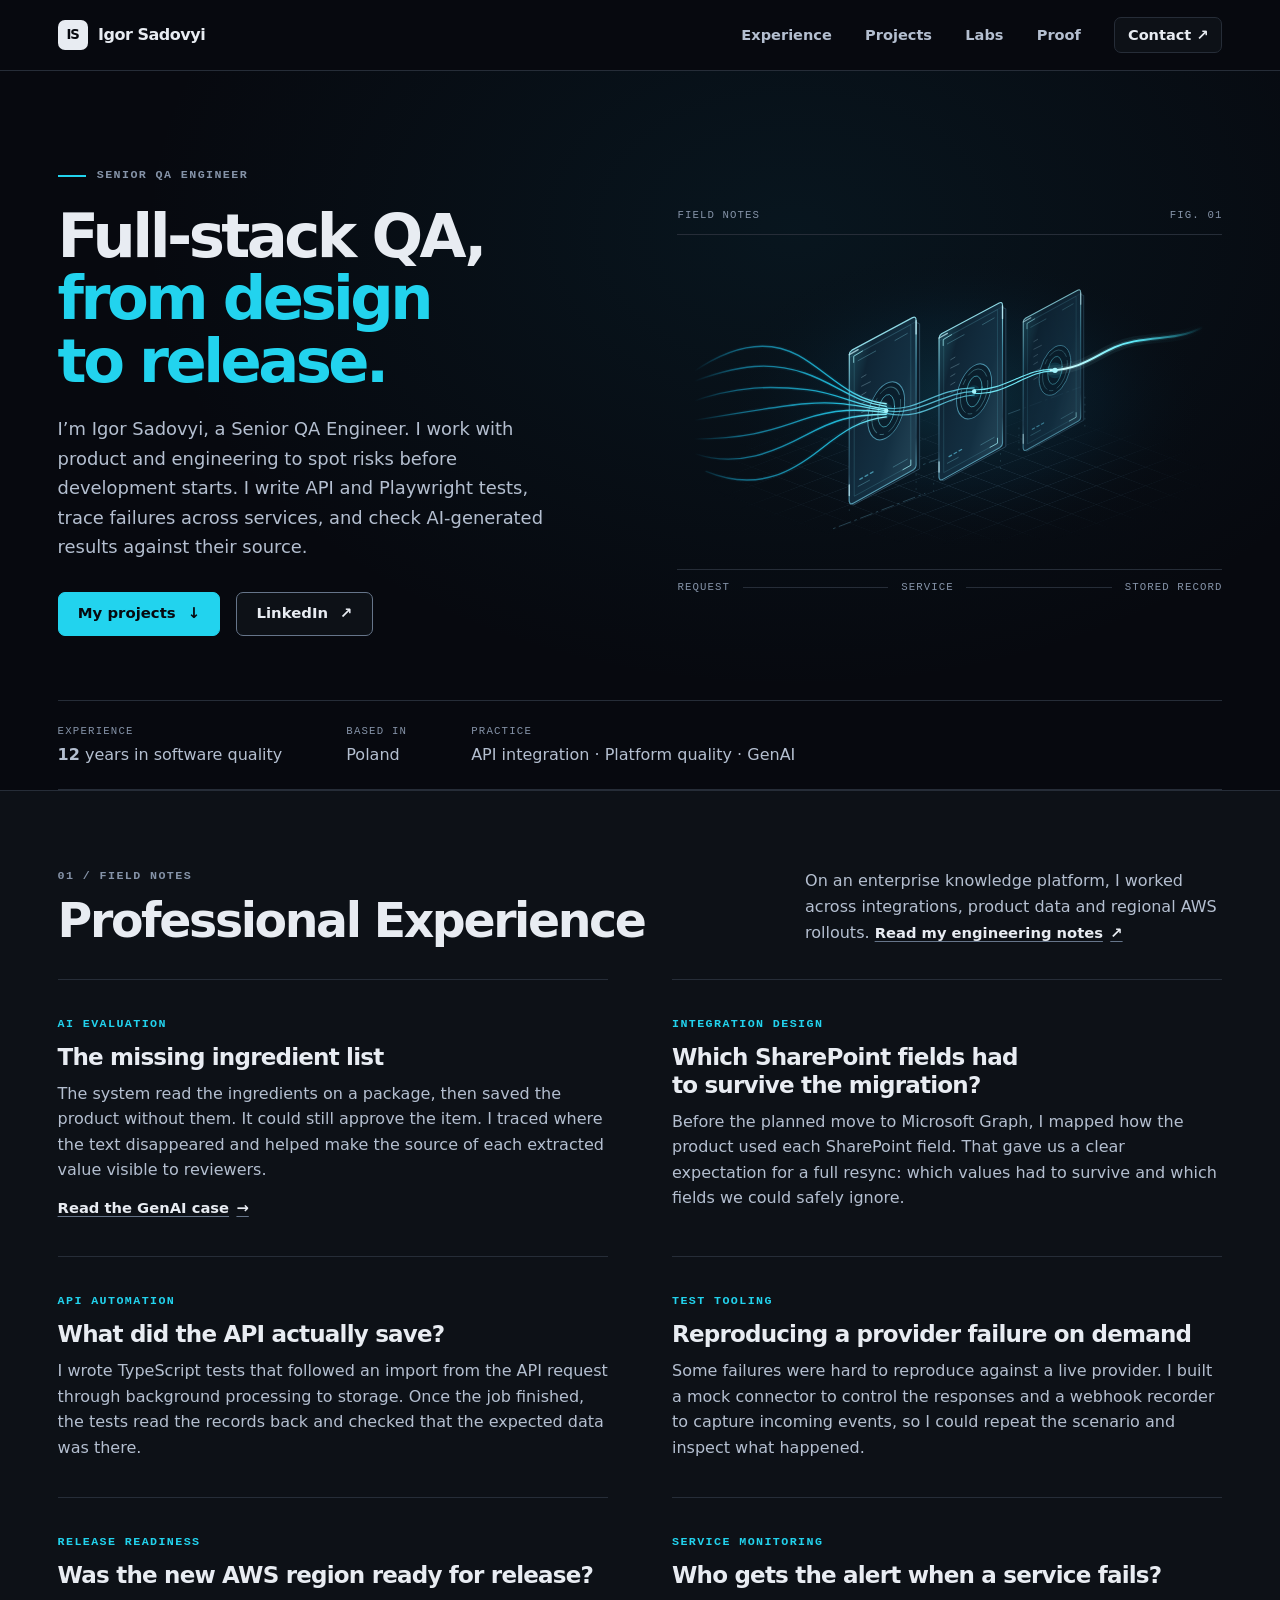
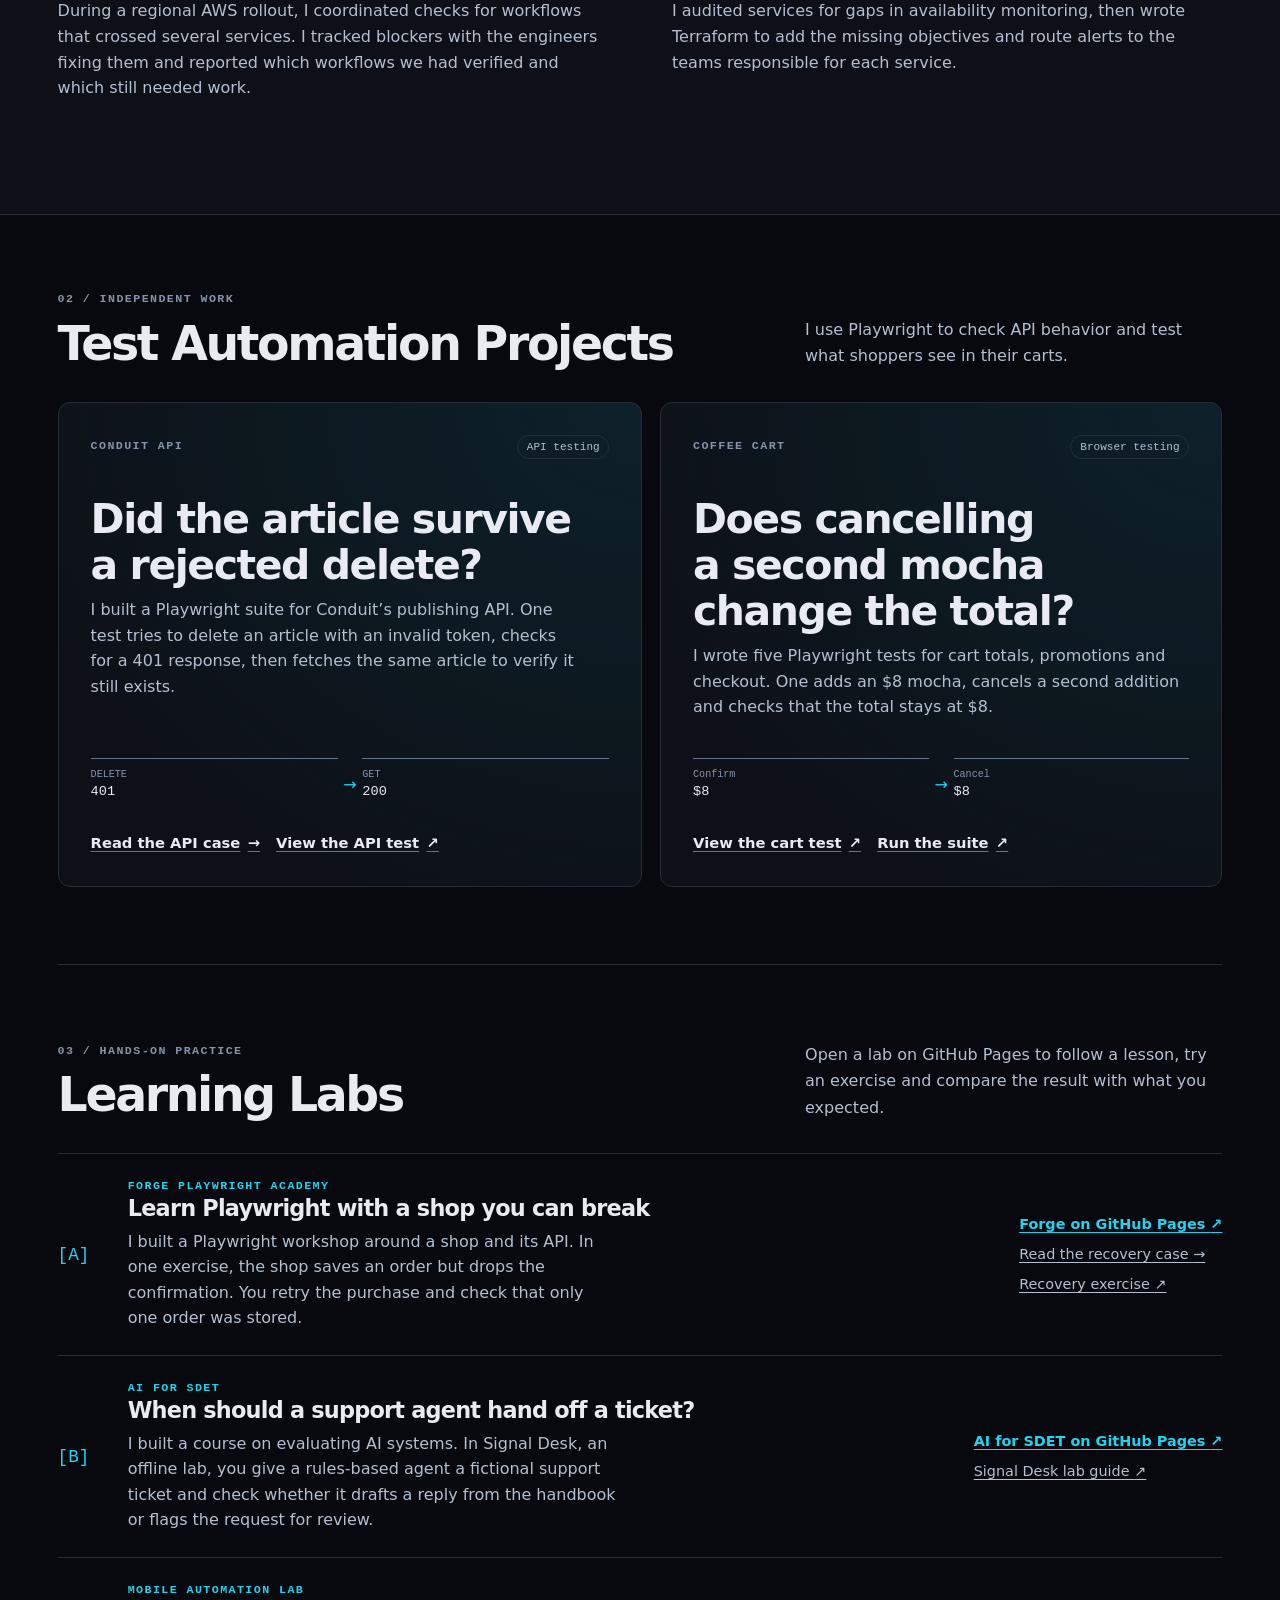
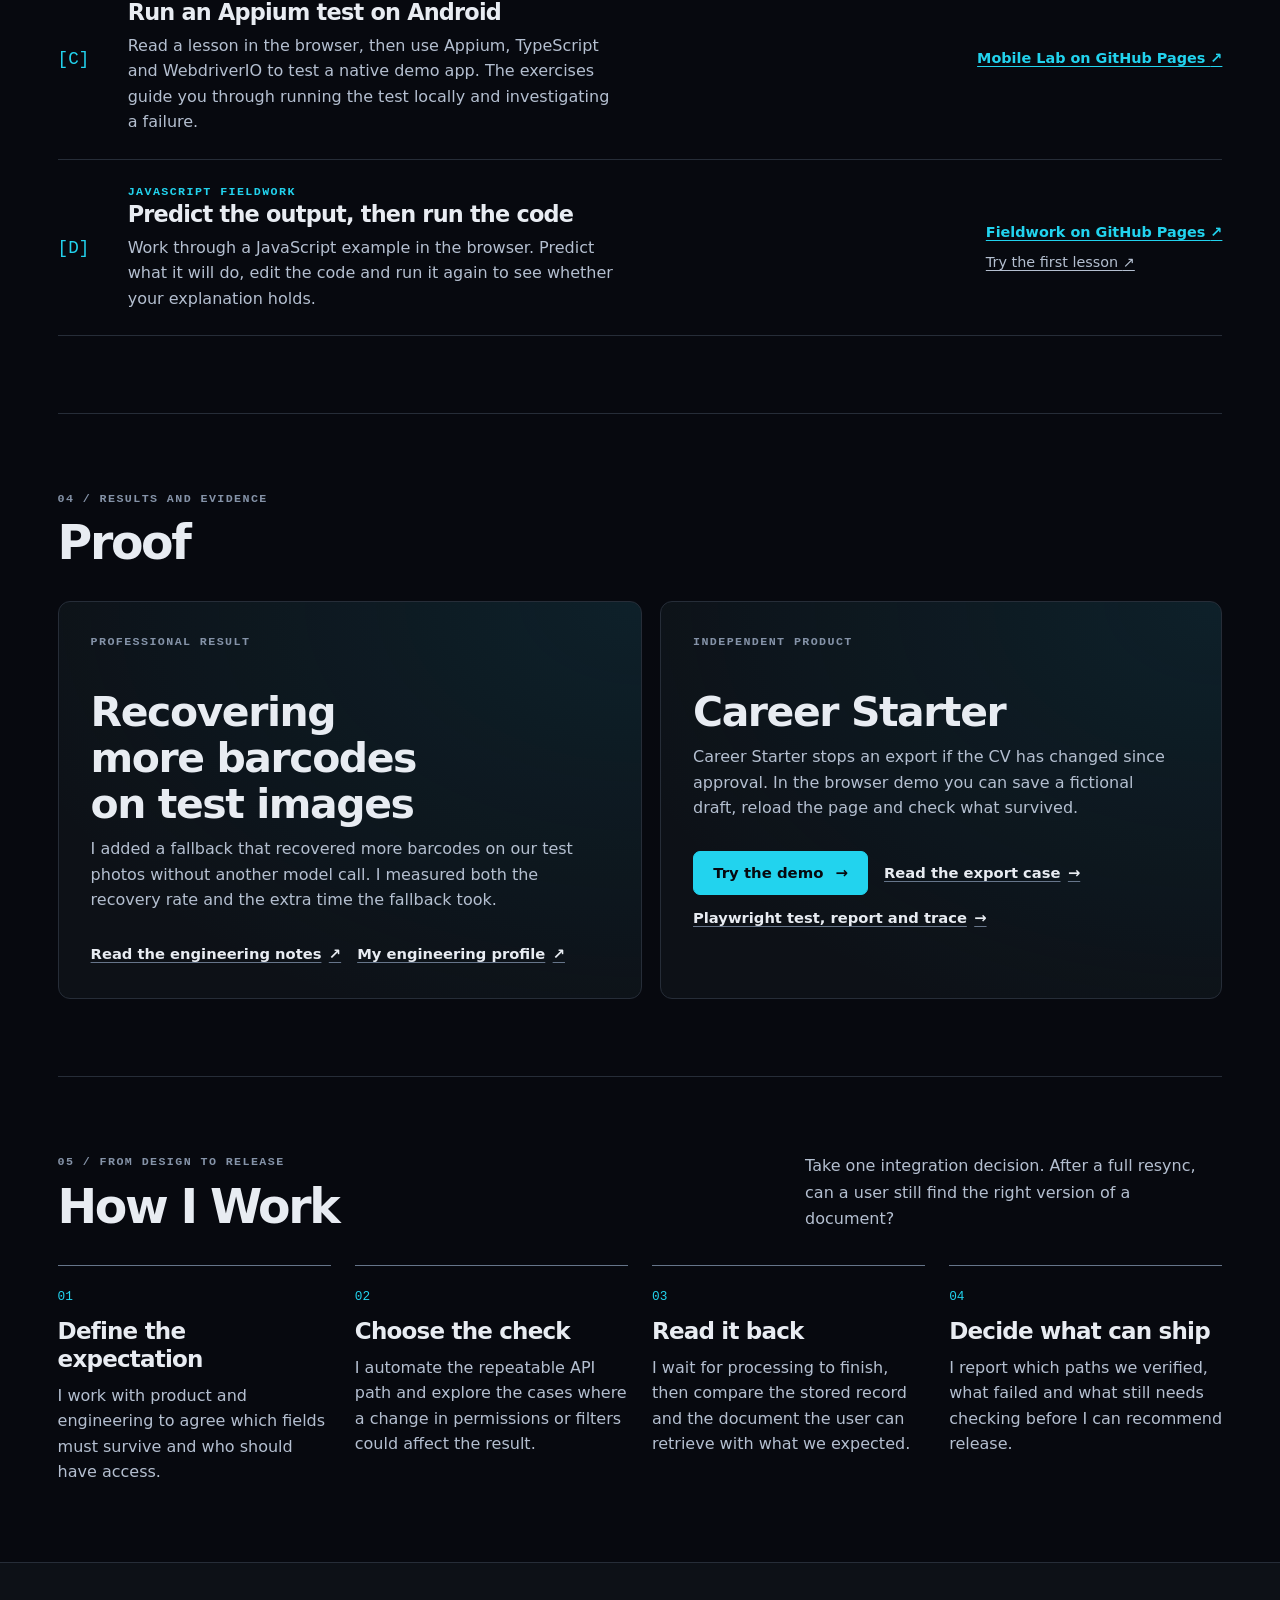
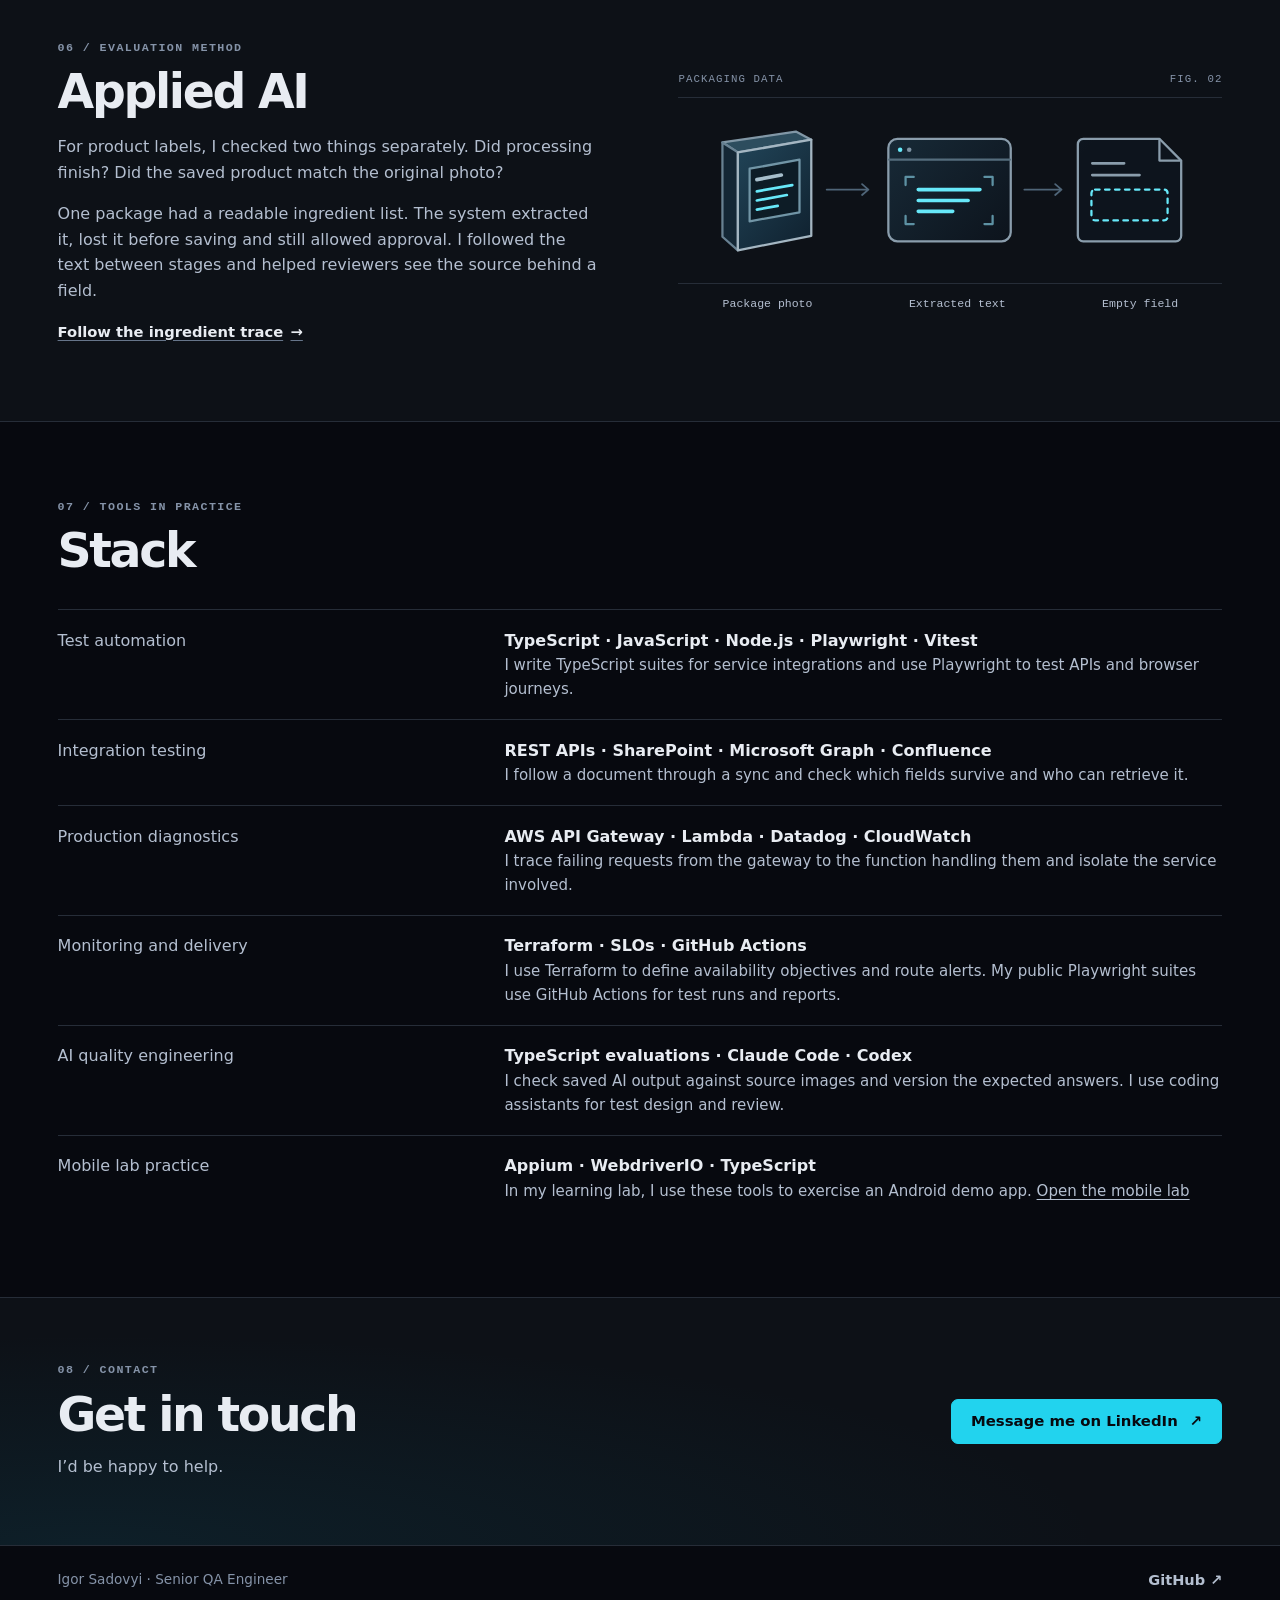
==== index.html @ a40f342d "Publish the QA portfolio and Career Starter test evidence" ====
<!doctype html>
<html lang="en">
<head>
  <meta charset="utf-8">
  <meta name="viewport" content="width=device-width, initial-scale=1">
  <meta name="theme-color" content="#07090f">
  <meta name="description" content="Igor Sadovyi, Senior QA Engineer in Poland. Explore engineering cases on service integrations, data integrity, API authorization and GenAI evaluation.">
  <meta property="og:title" content="Igor Sadovyi · Senior QA Engineer">
  <meta property="og:description" content="Igor Sadovyi’s professional experience, public automation suites and hands-on learning labs.">
  <title>Igor Sadovyi · Senior QA Engineer</title>
  <link rel="icon" href="./icon.svg" type="image/svg+xml">
  <link rel="stylesheet" href="./styles.css">
  <link rel="stylesheet" href="./home.css">
</head>
<body>
  <a class="skip-link" href="#main">Skip to content</a>
  <header class="site-header"><div class="container navbar">
    <a class="wordmark" href="./" aria-label="Igor Sadovyi — home"><span class="monogram" aria-hidden="true">IS</span><span>Igor Sadovyi</span></a>
    <nav class="nav-links" aria-label="Main navigation">
      <a href="#experience">Experience</a><a href="#projects">Projects</a><a href="#labs">Labs</a><a href="#proof">Proof</a>
      <a class="contact-nav" href="#contact">Contact <span aria-hidden="true">↗</span></a>
    </nav>
  </div></header>

  <main id="main">
    <section class="intro" aria-labelledby="intro-title">
      <div class="container">
        <div class="intro-grid">
          <div class="intro-copy">
            <p class="eyebrow"><span class="role-line" aria-hidden="true"></span> Senior QA Engineer</p>
            <h1 id="intro-title">Full-stack QA, <em>from design to release.</em></h1>
            <p class="intro-lede">I’m Igor Sadovyi, a Senior QA Engineer. I work with product and engineering to spot risks before development starts. I write API and Playwright tests, trace failures across services, and check AI-generated results against their source.</p>
            <div class="actions"><a class="button" href="#projects">My projects <span aria-hidden="true">↓</span></a><a class="button secondary" href="https://www.linkedin.com/in/igorsadovyi/">LinkedIn <span aria-hidden="true">↗</span></a></div>
          </div>
          <figure class="signal-figure">
            <div class="figure-meta"><span>Field notes</span><span>Fig. 01</span></div>
            <img src="./assets/signal-path.svg" alt="" width="620" height="380">
            <figcaption><span>Request</span><i aria-hidden="true"></i><span>Service</span><i aria-hidden="true"></i><span>Stored record</span></figcaption>
          </figure>
        </div>
        <dl class="profile-facts">
          <div><dt>Experience</dt><dd><b>12</b> years in software quality</dd></div>
          <div><dt>Based in</dt><dd>Poland</dd></div>
          <div><dt>Practice</dt><dd>API integration · Platform quality · GenAI</dd></div>
        </dl>
      </div>
    </section>

    <section id="experience" class="experience-band" aria-labelledby="experience-title">
      <div class="chapter container">
        <div class="section-intro">
          <div><p class="eyebrow">01 / Field notes</p><h2 id="experience-title">Professional Experience</h2></div>
          <p>On an enterprise knowledge platform, I worked across integrations, product data and regional AWS rollouts. <a class="text-link" href="https://github.com/i5adovyi/i5adovyi/blob/4b219522387d248d7bf6a20ca54f4336b1a905b6/README.md#engineering-work">Read my engineering notes <span aria-hidden="true">↗</span></a></p>
        </div>
        <div class="experience-grid">
          <!-- preview:sync -->
          <article class="experience-card">
            <p class="eyebrow">AI evaluation</p>
            <h3>The missing ingredient list</h3>
            <p>The system read the ingredients on a package, then saved the product without them. It could still approve the item. I traced where the text disappeared and helped make the source of each extracted value visible to reviewers.</p>
            <a class="text-link" href="./experience/genai-product-labels/">Read the GenAI case <span aria-hidden="true">→</span></a>
          </article>
          <article class="experience-card">
            <p class="eyebrow">Integration design</p>
            <h3>Which SharePoint fields had to survive the migration?</h3>
            <p>Before the planned move to Microsoft Graph, I mapped how the product used each SharePoint field. That gave us a clear expectation for a full resync: which values had to survive and which fields we could safely ignore.</p>
          </article>
          <article class="experience-card">
            <p class="eyebrow">API automation</p>
            <h3>What did the API actually save?</h3>
            <p>I wrote TypeScript tests that followed an import from the API request through background processing to storage. Once the job finished, the tests read the records back and checked that the expected data was there.</p>
          </article>
          <article class="experience-card">
            <p class="eyebrow">Test tooling</p>
            <h3>Reproducing a provider failure on demand</h3>
            <p>Some failures were hard to reproduce against a live provider. I built a mock connector to control the responses and a webhook recorder to capture incoming events, so I could repeat the scenario and inspect what happened.</p>
          </article>
          <!-- preview:recovery -->
          <article class="experience-card">
            <p class="eyebrow">Release readiness</p>
            <h3>Was the new AWS region ready for release?</h3>
            <p>During a regional AWS rollout, I coordinated checks for workflows that crossed several services. I tracked blockers with the engineers fixing them and reported which workflows we had verified and which still needed work.</p>
          </article>
          <article class="experience-card">
            <p class="eyebrow">Service monitoring</p>
            <h3>Who gets the alert when a service fails?</h3>
            <p>I audited services for gaps in availability monitoring, then wrote Terraform to add the missing objectives and route alerts to the teams responsible for each service.</p>
          </article>
        </div>
      </div>
    </section>
    <section id="projects" class="chapter container" aria-labelledby="projects-title">
      <div class="section-intro">
        <div><p class="eyebrow">02 / Independent work</p><h2 id="projects-title">Test Automation Projects</h2></div>
        <p>I use Playwright to check API behavior and test what shoppers see in their carts.</p>
      </div>
      <div class="work-shelf">
        <article class="lead-case">
          <div class="featured-top"><p class="eyebrow">Conduit API</p><span class="tag">API testing</span></div>
          <h3>Did the article survive a rejected delete?</h3>
          <p>I built a Playwright suite for Conduit’s publishing API. One test tries to delete an article with an invalid token, checks for a 401 response, then fetches the same article to verify it still exists.</p>
          <div class="order-sequence" aria-hidden="true"><span><b>DELETE</b>401</span><i>→</i><span><b>GET</b>200</span></div>
          <div class="case-actions">
            <a class="text-link" href="./work/conduit/">Read the API case <span aria-hidden="true">→</span></a>
            <a class="text-link" href="https://github.com/i5adovyi/qa-dojo-conduit-api-ta/blob/378f676a763f32da223b1d1f01122d8aefcd7490/tests/api/article/delete-article.spec.ts#L18-L31">View the API test <span aria-hidden="true">↗</span></a>
          </div>
        </article>
        <article class="lead-case">
          <div class="featured-top"><p class="eyebrow">Coffee Cart</p><span class="tag">Browser testing</span></div>
          <h3>Does cancelling a second mocha change the total?</h3>
          <p>I wrote five Playwright tests for cart totals, promotions and checkout. One adds an $8 mocha, cancels a second addition and checks that the total stays at $8.</p>
          <div class="order-sequence" aria-hidden="true"><span><b>Confirm</b>$8</span><i>→</i><span><b>Cancel</b>$8</span></div>
          <div class="case-actions">
            <a class="text-link" href="https://github.com/i5adovyi/coffee-cart-playwright/blob/99f8c52b6ef824f89a2a1c4dc01f721940648fe6/coffee-shop-tests/order-coffe.spec.ts#L74-L84">View the cart test <span aria-hidden="true">↗</span></a>
            <a class="text-link" href="https://github.com/i5adovyi/coffee-cart-playwright/blob/main/README.md">Run the suite <span aria-hidden="true">↗</span></a>
          </div>
        </article>
        <!-- preview:projects -->
      </div>
    </section>

    <section id="labs" class="chapter container" aria-labelledby="labs-title">
      <div class="section-intro">
        <div><p class="eyebrow">03 / Hands-on practice</p><h2 id="labs-title">Learning Labs</h2></div>
        <p>Open a lab on GitHub Pages to follow a lesson, try an exercise and compare the result with what you expected.</p>
      </div>
      <div class="lab-list">
        <article>
          <span class="lab-mark" aria-hidden="true">[A]</span>
          <div>
            <p class="eyebrow">Forge Playwright Academy</p>
            <h3>Learn Playwright with a shop you can break</h3>
            <p>I built a Playwright workshop around a shop and its API. In one exercise, the shop saves an order but drops the confirmation. You retry the purchase and check that only one order was stored.</p>
          </div>
          <div class="lab-actions">
            <a href="https://i5adovyi.github.io/forge-playwright-academy/">Forge on GitHub Pages <span aria-hidden="true">↗</span></a>
            <a href="./work/forge/">Read the recovery case <span aria-hidden="true">→</span></a>
            <a href="https://github.com/i5adovyi/forge-playwright-academy/blob/e29b7710b85b95d3681d2f74bfbb104f15cc41e1/workplace/recovery/worked.spec.ts#L5-L43">Recovery exercise <span aria-hidden="true">↗</span></a>
          </div>
        </article>
        <article>
          <span class="lab-mark" aria-hidden="true">[B]</span>
          <div>
            <p class="eyebrow">AI for SDET</p>
            <h3>When should a support agent hand off a ticket?</h3>
            <p>I built a course on evaluating AI systems. In Signal Desk, an offline lab, you give a rules-based agent a fictional support ticket and check whether it drafts a reply from the handbook or flags the request for review.</p>
          </div>
          <div class="lab-actions">
            <a href="https://i5adovyi.github.io/is-qa-ai-edu/#start">AI for SDET on GitHub Pages <span aria-hidden="true">↗</span></a>
            <a href="https://github.com/i5adovyi/is-qa-ai-edu/blob/35af67d4682fe1bd1255984eb2c42f1467c83791/lab/README.md">Signal Desk lab guide <span aria-hidden="true">↗</span></a>
          </div>
        </article>
        <article>
          <span class="lab-mark" aria-hidden="true">[C]</span>
          <div>
            <p class="eyebrow">Mobile Automation Lab</p>
            <h3>Run an Appium test on Android</h3>
            <p>Read a lesson in the browser, then use Appium, TypeScript and WebdriverIO to test a native demo app. The exercises guide you through running the test locally and investigating a failure.</p>
          </div>
          <div class="lab-actions">
            <a href="https://i5adovyi.github.io/is-qa-appium/">Mobile Lab on GitHub Pages <span aria-hidden="true">↗</span></a>
          </div>
        </article>
        <article>
          <span class="lab-mark" aria-hidden="true">[D]</span>
          <div>
            <p class="eyebrow">JavaScript Fieldwork</p>
            <h3>Predict the output, then run the code</h3>
            <p>Work through a JavaScript example in the browser. Predict what it will do, edit the code and run it again to see whether your explanation holds.</p>
          </div>
          <div class="lab-actions">
            <a href="https://i5adovyi.github.io/javascript-fieldwork/">Fieldwork on GitHub Pages <span aria-hidden="true">↗</span></a>
            <a href="https://i5adovyi.github.io/javascript-fieldwork/#/lesson/lesson-01">Try the first lesson <span aria-hidden="true">↗</span></a>
          </div>
        </article>
      </div>
    </section>

    <section id="proof" class="chapter container" aria-labelledby="proof-title">
      <div class="section-intro">
        <div><p class="eyebrow">04 / Results and evidence</p><h2 id="proof-title">Proof</h2></div>
      </div>
      <div class="work-shelf">
        <article class="lead-case">
          <p class="eyebrow">Professional result</p>
          <h3>Recovering more barcodes on test images</h3>
          <p>I added a fallback that recovered more barcodes on our test photos without another model call. I measured both the recovery rate and the extra time the fallback took.</p>
          <div class="actions">
            <a class="text-link" href="https://github.com/i5adovyi/i5adovyi/blob/4b219522387d248d7bf6a20ca54f4336b1a905b6/README.md#ai-quality-and-product-engineering">Read the engineering notes <span aria-hidden="true">↗</span></a>
            <a class="text-link" href="https://github.com/i5adovyi/i5adovyi/blob/main/README.md">My engineering profile <span aria-hidden="true">↗</span></a>
          </div>
        </article>
        <article class="lead-case">
          <p class="eyebrow">Independent product</p>
          <h3>Career Starter</h3>
          <p>Career Starter stops an export if the CV has changed since approval. In the browser demo you can save a fictional draft, reload the page and check what survived.</p>
          <div class="actions">
            <a class="button" href="./career-starter/">Try the demo <span aria-hidden="true">→</span></a>
            <a class="text-link" href="./work/career-starter/">Read the export case <span aria-hidden="true">→</span></a>
            <a class="text-link" href="./evidence/">Playwright test, report and trace <span aria-hidden="true">→</span></a>
          </div>
        </article>
      </div>
    </section>

    <section id="approach" class="chapter container" aria-labelledby="approach-title">
      <div class="section-intro">
        <div><p class="eyebrow">05 / From design to release</p><h2 id="approach-title">How I Work</h2></div>
        <p>Take one integration decision. After a full resync, can a user still find the right version of a document?</p>
      </div>
      <ol class="process-list">
        <li><h3>Define the expectation</h3><p>I work with product and engineering to agree which fields must survive and who should have access.</p></li>
        <li><h3>Choose the check</h3><p>I automate the repeatable API path and explore the cases where a change in permissions or filters could affect the result.</p></li>
        <li><h3>Read it back</h3><p>I wait for processing to finish, then compare the stored record and the document the user can retrieve with what we expected.</p></li>
        <li><h3>Decide what can ship</h3><p>I report which paths we verified, what failed and what still needs checking before I can recommend release.</p></li>
      </ol>
    </section>

    <section id="applied-ai" class="ai-band" aria-labelledby="ai-title">
      <div class="chapter container ai-layout">
        <div class="ai-copy">
          <p class="eyebrow">06 / Evaluation method</p><h2 id="ai-title">Applied AI</h2>
          <p>For product labels, I checked two things separately. Did processing finish? Did the saved product match the original photo?</p>
          <p>One package had a readable ingredient list. The system extracted it, lost it before saving and still allowed approval. I followed the text between stages and helped reviewers see the source behind a field.</p>
          <a class="text-link" href="./experience/genai-product-labels/">Follow the ingredient trace <span aria-hidden="true">→</span></a>
        </div>
        <figure class="ai-trace">
          <div class="figure-meta"><span>Packaging data</span><span>Fig. 02</span></div>
          <img src="./assets/ingredient-trace.svg" alt="" width="600" height="204">
          <figcaption><span>Package photo</span><span>Extracted text</span><span>Empty field</span></figcaption>
        </figure>
      </div>
    </section>

    <section id="stack" class="chapter container" aria-labelledby="stack-title">
      <div class="section-intro">
        <div><p class="eyebrow">07 / Tools in practice</p><h2 id="stack-title">Stack</h2></div>
      </div>
      <dl class="stack-list">
        <div><dt>Test automation</dt><dd><strong>TypeScript · JavaScript · Node.js · Playwright · Vitest</strong><p>I write TypeScript suites for service integrations and use Playwright to test APIs and browser journeys.</p></dd></div>
        <div><dt>Integration testing</dt><dd><strong>REST APIs · SharePoint · Microsoft Graph · Confluence</strong><p>I follow a document through a sync and check which fields survive and who can retrieve it.</p></dd></div>
        <!-- preview:cv-stack -->
        <div><dt>Production diagnostics</dt><dd><strong>AWS API Gateway · Lambda · Datadog · CloudWatch</strong><p>I trace failing requests from the gateway to the function handling them and isolate the service involved.</p></dd></div>
        <div><dt>Monitoring and delivery</dt><dd><strong>Terraform · SLOs · GitHub Actions</strong><p>I use Terraform to define availability objectives and route alerts. My public Playwright suites use GitHub Actions for test runs and reports.</p></dd></div>
        <div><dt>AI quality engineering</dt><dd><strong>TypeScript evaluations · Claude Code · Codex</strong><p>I check saved AI output against source images and version the expected answers. I use coding assistants for test design and review.</p></dd></div>
        <div><dt>Mobile lab practice</dt><dd><strong>Appium · WebdriverIO · TypeScript</strong><p>In my learning lab, I use these tools to exercise an Android demo app. <a href="https://i5adovyi.github.io/is-qa-appium/">Open the mobile lab</a></p></dd></div>
      </dl>
    </section>

    <section id="contact" class="contact-band"><div class="container contact-inner"><div><p class="eyebrow">08 / Contact</p><h2>Get in touch</h2><p>I’d be happy to help.</p></div><a class="button" href="https://www.linkedin.com/in/igorsadovyi/">Message me on LinkedIn <span aria-hidden="true">↗</span></a></div></section>
  </main>
  <footer class="site-footer"><div class="container"><span>Igor Sadovyi · Senior QA Engineer</span><a href="https://github.com/i5adovyi">GitHub <span aria-hidden="true">↗</span></a></div></footer>
</body>
</html>
---- styles.css ----
:root {
  color-scheme: dark;
  --paper: #07090f;
  --surface: #0d1117;
  --raised: #131a24;
  --ink: #e8ecf2;
  --muted: #b4bfd0;
  --quiet: #8593a8;
  --accent: #22d3ee;
  --accent-hover: #67e8f9;
  --line: #262d38;
  --control-border: #66758a;
  --mono: ui-monospace, "Cascadia Mono", Consolas, monospace;
}
*, *::before, *::after { box-sizing: border-box; }
body { margin: 0; color: var(--ink); background: var(--paper); font: 1rem/1.6 system-ui, "Segoe UI", sans-serif; -webkit-font-smoothing: antialiased; }
a { color: inherit; text-underline-offset: .23em; }
button, input, select { font: inherit; }
:focus-visible { outline: 2px solid var(--accent); outline-offset: 4px; }
::selection { color: var(--paper); background: var(--accent); }
.container { width: min(1184px, calc(100% - clamp(2.25rem, 9vw, 9rem))); margin-inline: auto; }
.skip-link { position: absolute; z-index: 10; top: -6rem; left: 1rem; padding: .7rem 1rem; background: var(--ink); color: var(--paper); }
.skip-link:focus { top: .5rem; }
.site-header { background: var(--paper); border-bottom: 1px solid var(--line); }
.navbar, .site-footer > .container { display: flex; align-items: center; justify-content: space-between; gap: 1rem; }
.navbar { min-height: 70px; }
.wordmark { display: inline-flex; align-items: center; gap: .65rem; font-weight: 700; letter-spacing: -.03em; text-decoration: none; white-space: nowrap; }
.monogram { display: inline-grid; place-items: center; width: 30px; height: 30px; border-radius: 7px; background: var(--ink); color: var(--paper); font: 750 .83rem/1 system-ui, sans-serif; letter-spacing: -.08em; }
.nav-links { display: flex; flex-wrap: wrap; justify-content: flex-end; align-items: center; gap: clamp(.85rem, 2.6vw, 2.3rem); }
.nav-links a, .site-footer a { color: var(--muted); font-size: .91rem; font-weight: 550; text-decoration: none; }
.nav-links a:hover, .site-footer a:hover, .text-link:hover { color: var(--accent-hover); }
.nav-links .contact-nav { padding: .35rem .8rem; border: 1px solid var(--line); border-radius: 7px; color: var(--ink); background: var(--surface); }
.eyebrow { margin: 0; color: var(--quiet); font: 600 .73rem/1.5 var(--mono); letter-spacing: .12em; text-transform: uppercase; }
.button { display: inline-flex; align-items: center; justify-content: center; gap: .75rem; min-height: 44px; padding: .68rem 1.2rem; border: 1px solid var(--accent); border-radius: 7px; color: var(--paper); background: var(--accent); font: 650 .93rem/1.4 system-ui, sans-serif; text-decoration: none; cursor: pointer; }
.button:hover { border-color: var(--accent-hover); background: var(--accent-hover); }
.button.secondary { background: var(--surface); border-color: var(--control-border); color: var(--ink); }
.button.secondary:hover { border-color: var(--accent); background: var(--raised); }
.text-link { display: inline-flex; align-items: baseline; gap: .5em; color: var(--ink); font-weight: 620; font-size: .92rem; text-decoration: underline; text-decoration-color: var(--control-border); }
.site-footer { border-top: 1px solid var(--line); }
.site-footer > .container { flex-wrap: wrap; padding-block: 1.4rem; color: var(--quiet); font-size: .85rem; }
@media (max-width: 580px) {
  .navbar { min-height: 59px; gap: .65rem; }
  .nav-links { gap: .75rem; }
  .nav-links a { font-size: .81rem; }
  .site-footer > .container { gap: .5rem; }
}
@media (max-width: 400px) {
  .wordmark { gap: .35rem; font-size: .86rem; }
  .nav-links { gap: .5rem; }
  .nav-links .contact-nav { padding: .3rem .45rem; }
}
---- home.css ----
.intro { background: radial-gradient(ellipse at 62% 22%, rgb(14 98 125 / .14), transparent 58%); }
.intro-grid { display: grid; grid-template-columns: minmax(0, 1.02fr) minmax(0, 1fr); align-items: center; gap: clamp(1.8rem, 5vw, 5rem); padding-block: clamp(3.8rem, 7.5vw, 7.5rem) clamp(2.5rem, 5vw, 4.75rem); }
.intro-copy .eyebrow { display: flex; align-items: center; gap: .65rem; }
.role-line { width: 1.8rem; height: 2px; background: var(--accent); }
h1, h2, h3 { text-wrap: balance; }
.intro h1 { margin: 1.25rem 0 1.3rem; font-size: clamp(3.1rem, 4.75vw, 4.35rem); line-height: 1.035; letter-spacing: -.058em; font-weight: 650; }
.intro h1 em { display: block; font-style: normal; color: var(--accent); }
.intro-lede, .section-intro > p, .contact-inner p:not(.eyebrow) { margin: 0; color: var(--muted); line-height: 1.65; }
.intro-lede { max-width: 45ch; font-size: clamp(1.05rem, 1.4vw, 1.2rem); }
.actions, .case-actions { display: flex; flex-wrap: wrap; align-items: center; gap: .7rem 1rem; }
.actions { margin-top: 1.85rem; }
.signal-figure { margin: 0; min-width: 0; }
.figure-meta, .signal-figure figcaption { display: flex; align-items: center; font: .67rem/1.4 var(--mono); letter-spacing: .1em; text-transform: uppercase; color: var(--quiet); }
.figure-meta { justify-content: space-between; border-bottom: 1px solid var(--line); padding-bottom: .65rem; }
.signal-figure img { width: 100%; height: auto; display: block; }
.signal-figure figcaption { justify-content: space-between; gap: .8rem; border-top: 1px solid var(--line); padding-top: .65rem; }
.signal-figure figcaption i { flex: 1; border-top: 1px solid var(--line); }
.profile-facts { display: flex; flex-wrap: wrap; gap: 1.1rem clamp(2rem, 5vw, 5rem); margin: 0; padding-block: 1.35rem; border-block: 1px solid var(--line); }
.profile-facts dt { color: var(--quiet); font: .67rem/1.5 var(--mono); letter-spacing: .11em; text-transform: uppercase; }
.profile-facts dd { margin: .18rem 0 0; color: var(--muted); font-weight: 520; }
.profile-facts b { font-variant-numeric: tabular-nums; }
.chapter { padding-block: clamp(3.5rem, 6vw, 5.75rem); scroll-margin-top: 1rem; }
.section-intro { display: flex; align-items: end; justify-content: space-between; gap: 1rem 3rem; margin-bottom: 2rem; }
.chapter h2, .contact-inner h2 { margin: .55rem 0 0; font-size: clamp(2.25rem, 3.7vw, 3.4rem); letter-spacing: -.05em; line-height: 1.1; font-weight: 630; }
.section-intro > p { max-width: 41ch; }
.work-shelf { display: grid; grid-template-columns: minmax(0, 1.04fr) minmax(0, 1fr); gap: 1.1rem; }
.lead-case { min-width: 0; border: 1px solid var(--line); border-radius: 12px; padding: clamp(1.25rem, 2.5vw, 2.25rem); }
.lead-case { display: flex; flex-direction: column; align-items: flex-start; background: radial-gradient(ellipse at 100% 0%, rgb(16 103 127 / .18), transparent 80%), var(--surface); }
.featured-top { align-self: stretch; display: flex; flex-wrap: wrap; align-items: center; justify-content: space-between; gap: .5rem; }
.tag { padding: .18rem .55rem; color: var(--muted); border: 1px solid var(--line); border-radius: 99px; font: .69rem/1.5 var(--mono); }
.lead-case h3, .lab-list h3 { margin: .7rem 0 .5rem; letter-spacing: -.035em; line-height: 1.12; font-weight: 620; }
.lead-case h3 { margin-top: clamp(1.25rem, 3vw, 2.8rem); font-size: clamp(2rem, 3.2vw, 3rem); }
.work-shelf article > p:not(.eyebrow), .lab-list p { max-width: 48ch; margin: 0; color: var(--muted); }
.order-sequence { display: flex; align-items: center; justify-content: space-between; gap: .35rem; width: 100%; margin: auto 0 1.25rem; padding-top: clamp(1.3rem, 3vw, 2.5rem); }
.order-sequence span { border-top: 1px solid var(--control-border); flex: 1; padding: .5rem 0; font: .85rem/1.5 var(--mono); }
.order-sequence b { display: block; color: var(--quiet); font-size: .63rem; font-weight: 500; }
.order-sequence i { color: var(--accent); font-style: normal; }
.experience-band { background: var(--surface); border-block: 1px solid var(--line); }
.experience-grid { display: grid; grid-template-columns: repeat(2, minmax(0, 1fr)); gap: 0 clamp(2rem, 5vw, 5rem); }
.experience-card { border-top: 1px solid var(--line); padding-block: clamp(1.5rem, 3vw, 2.25rem); }
.experience-card .eyebrow, .lab-list .eyebrow { color: var(--accent); }
.experience-card h3, .process-list h3 { margin: .6rem 0; font-size: clamp(1.3rem, 1.8vw, 1.65rem); line-height: 1.22; letter-spacing: -.035em; }
.experience-card > p:not(.eyebrow), .process-list p, .ai-copy > p:not(.eyebrow), .stack-list p { color: var(--muted); margin: 0; }
.experience-card .text-link { margin-top: .8rem; }
.chapter + .chapter { border-top: 1px solid var(--line); }
.process-list { display: grid; grid-template-columns: repeat(4, minmax(0, 1fr)); gap: 1.5rem; padding: 0; margin: 0; list-style: none; counter-reset: step; }
.process-list li { counter-increment: step; border-top: 1px solid var(--control-border); padding-top: 1rem; }
.process-list li::before { content: counter(step, decimal-leading-zero); color: var(--accent); font: .8rem/1.5 var(--mono); }
.ai-band { background: var(--surface); border-block: 1px solid var(--line); }
.ai-layout { display: grid; grid-template-columns: 1fr 1fr; gap: clamp(1.5rem, 6vw, 6rem); align-items: center; }
.ai-copy > p:not(.eyebrow), .ai-copy .text-link { margin-top: 1rem; }
.ai-trace { margin: 0; min-width: 0; }
.ai-trace img { width: 100%; height: auto; display: block; }
.ai-trace figcaption { display: flex; justify-content: space-around; gap: .5rem; border-top: 1px solid var(--line); padding-top: .65rem; color: var(--muted); font: .72rem/1.5 var(--mono); text-align: center; }
.stack-list { margin: 0; }
.stack-list > div { display: grid; grid-template-columns: minmax(10rem, .6fr) 1fr; gap: 1rem; padding-block: 1.1rem; border-top: 1px solid var(--line); }
.stack-list dt { color: var(--muted); }
.stack-list dd { margin: 0; }
.stack-list p { font-size: .94rem; }
.lab-list article { display: grid; grid-template-columns: auto 1fr auto; gap: clamp(1rem,3vw,3rem); align-items: center; border-top: 1px solid var(--line); padding-block: 1.5rem; }
.lab-list article:last-child { border-bottom: 1px solid var(--line); }
.lab-mark { font: 1.1rem var(--mono); color: var(--accent); }
.lab-list h3 { margin-top: 0; font-size: 1.4rem; }
.lab-actions { display: grid; gap: .45rem; }
.lab-actions a { color: var(--muted); font-size: .9rem; }
.lab-actions a:first-child { color: var(--accent); font-weight: 600; }
.lab-actions a:hover { color: var(--accent); }
.contact-band { border-top: 1px solid var(--line); background: radial-gradient(ellipse at 7% 100%,rgb(18 101 127 / .17), transparent 60%), var(--surface); }
.contact-inner { display: flex; justify-content: space-between; align-items: center; flex-wrap: wrap; gap: 1.7rem; padding-block: clamp(2.5rem, 5vw, 4.75rem); }
.contact-inner p:not(.eyebrow) { max-width: 51ch; margin-top: .85rem; }
@media (max-width: 820px) {
  .intro-grid { grid-template-columns: minmax(0,1fr); gap: 2.25rem; }
  .intro h1 { max-width: 16ch; }
  .signal-figure { width: min(100%, 42rem); }
  .work-shelf, .ai-layout { grid-template-columns: 1fr; }
  .process-list { grid-template-columns: repeat(2, minmax(0, 1fr)); }
}
@media (max-width: 640px) {
  .navbar { flex-direction: column; align-items: flex-start; gap: .45rem; padding-block: .7rem; }
  .nav-links { width: 100%; justify-content: space-between; }
  .nav-links a { padding-block: .4rem; }
  .experience-grid, .process-list, .stack-list > div { grid-template-columns: 1fr; }
  .stack-list > div { gap: .3rem; }
  .section-intro > p { max-width: none; }
  .intro-grid { padding-top: 2.6rem; }
  .intro h1 { font-size: clamp(2.75rem,10vw,3.8rem); }
  .section-intro { align-items: start; flex-direction: column; }
  .profile-facts { gap: .85rem 1.25rem; }
  .profile-facts dd { font-size: .9rem; }
  .lab-list article { grid-template-columns: auto 1fr; align-items: start; }
  .lab-actions { grid-column: 2; display: flex; flex-wrap: wrap; gap: .65rem; }
}
@media(max-width:400px) {
  .signal-figure figcaption { gap: .45rem; font-size: .59rem; }
}
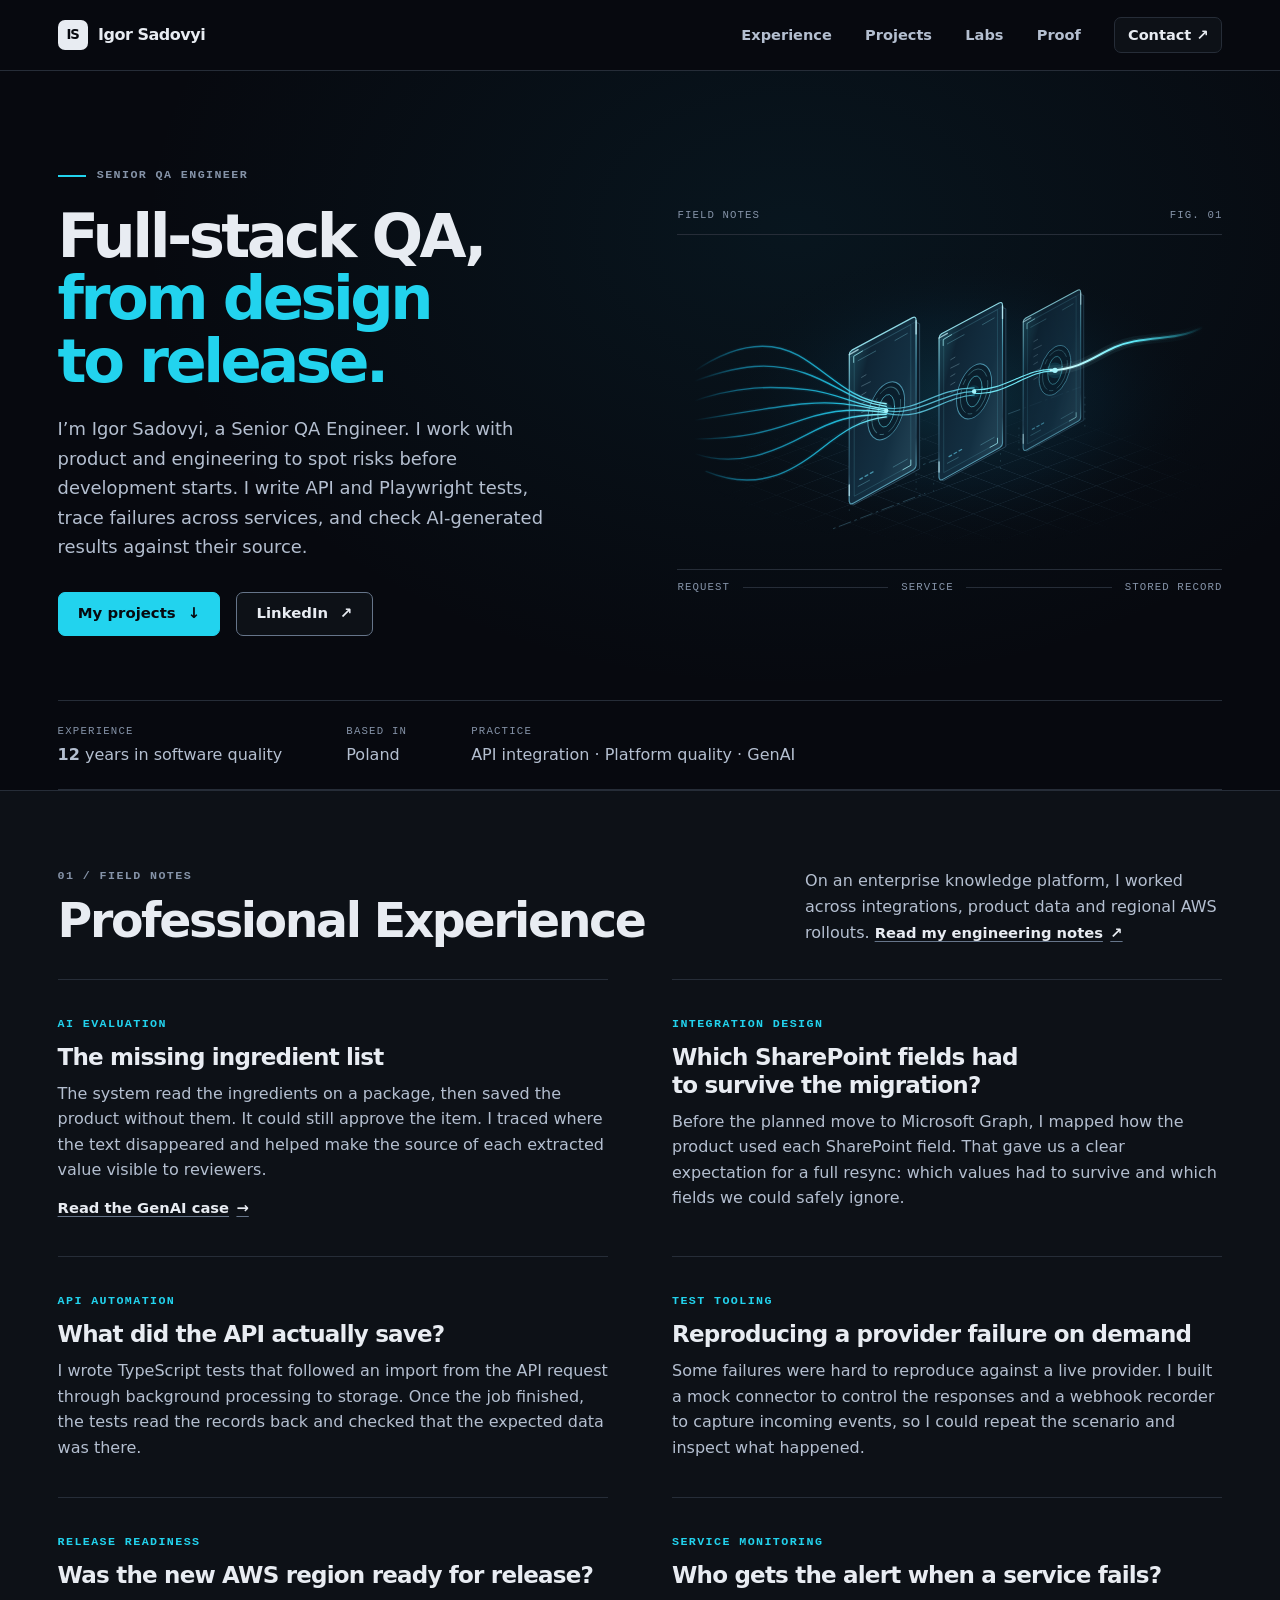
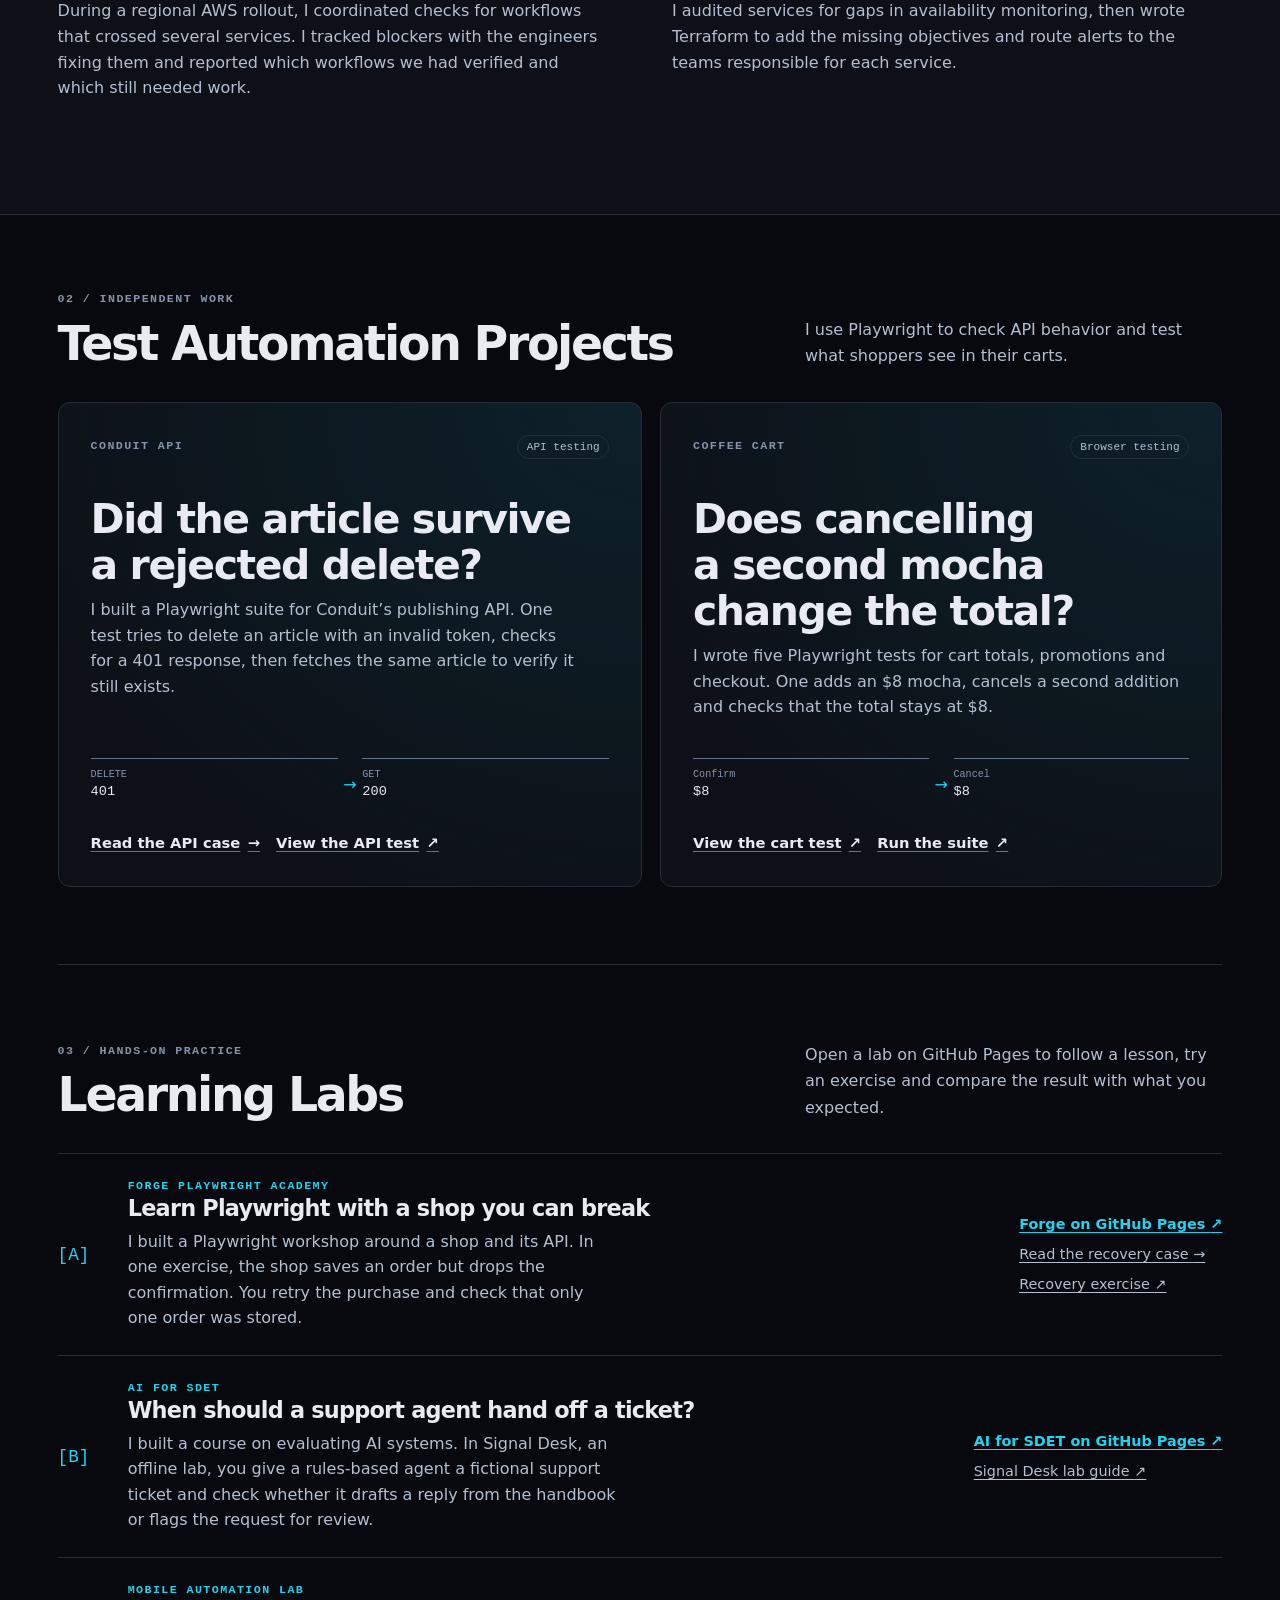
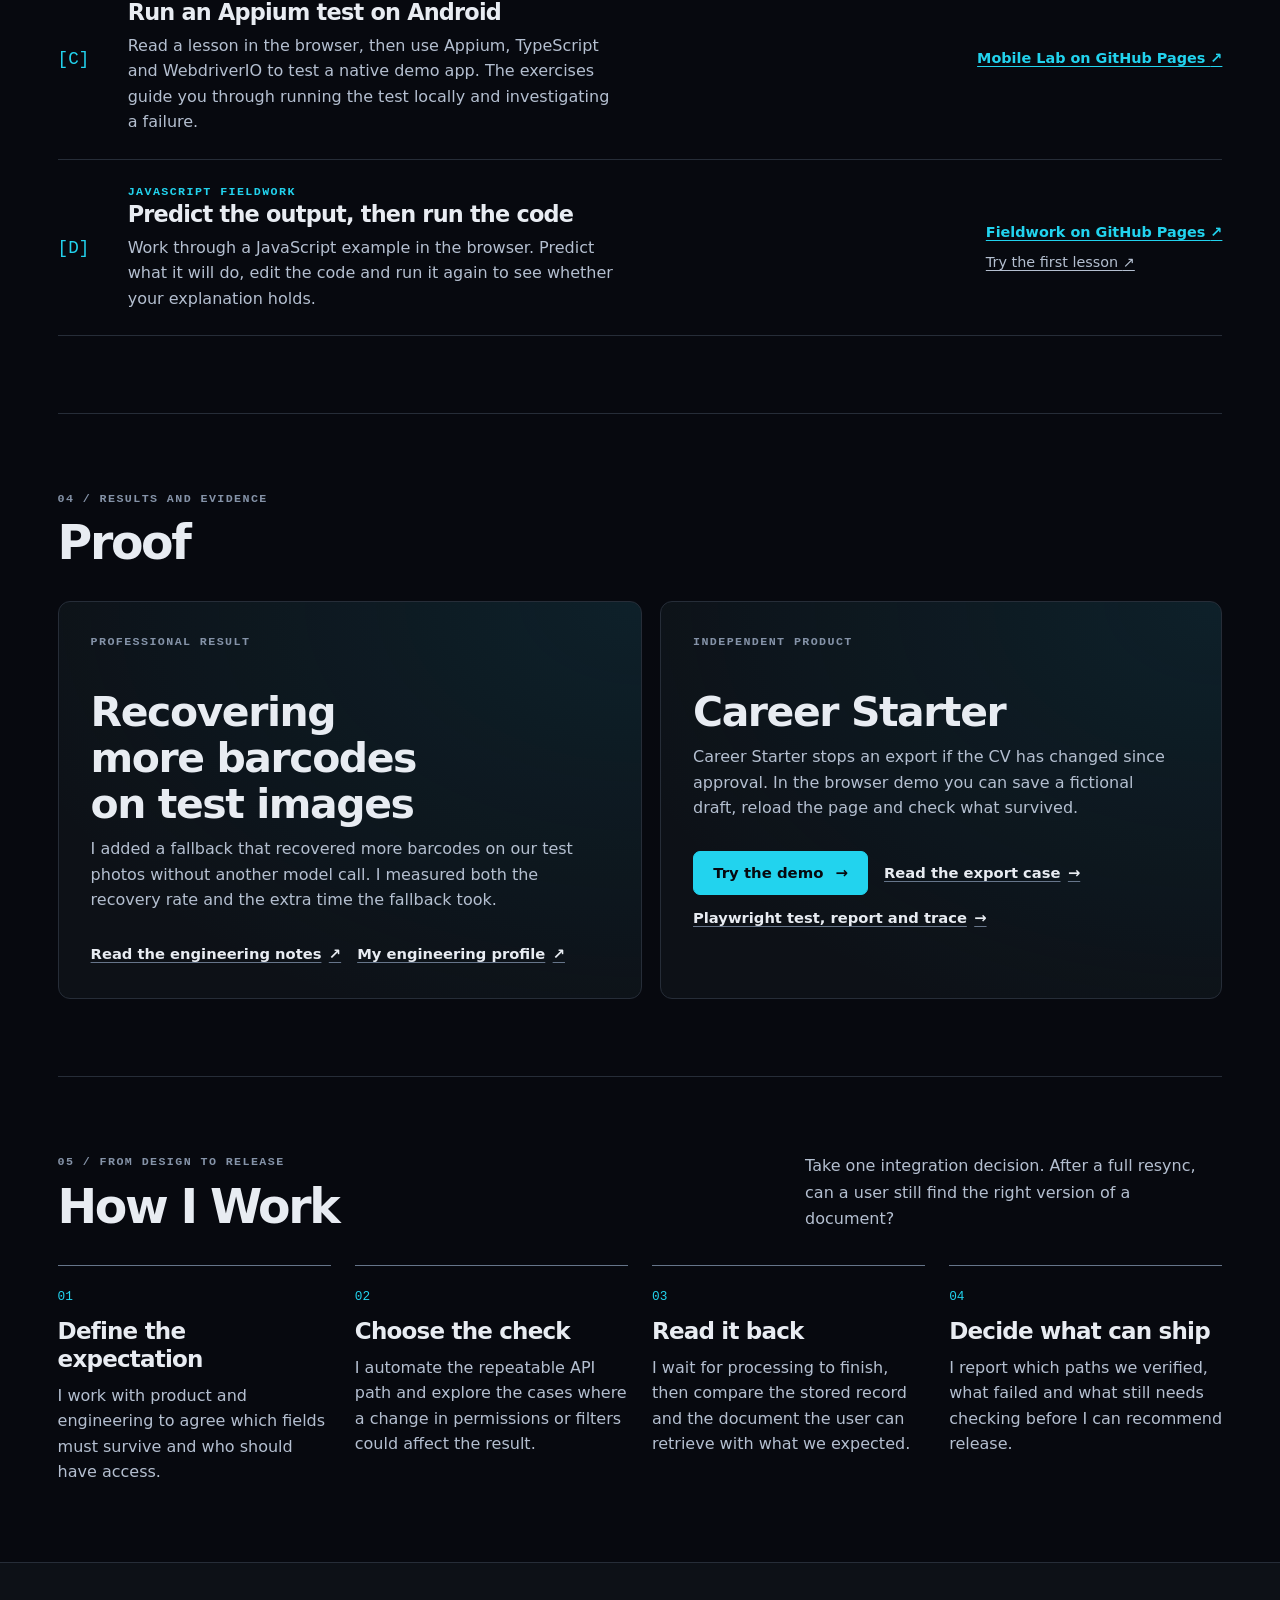
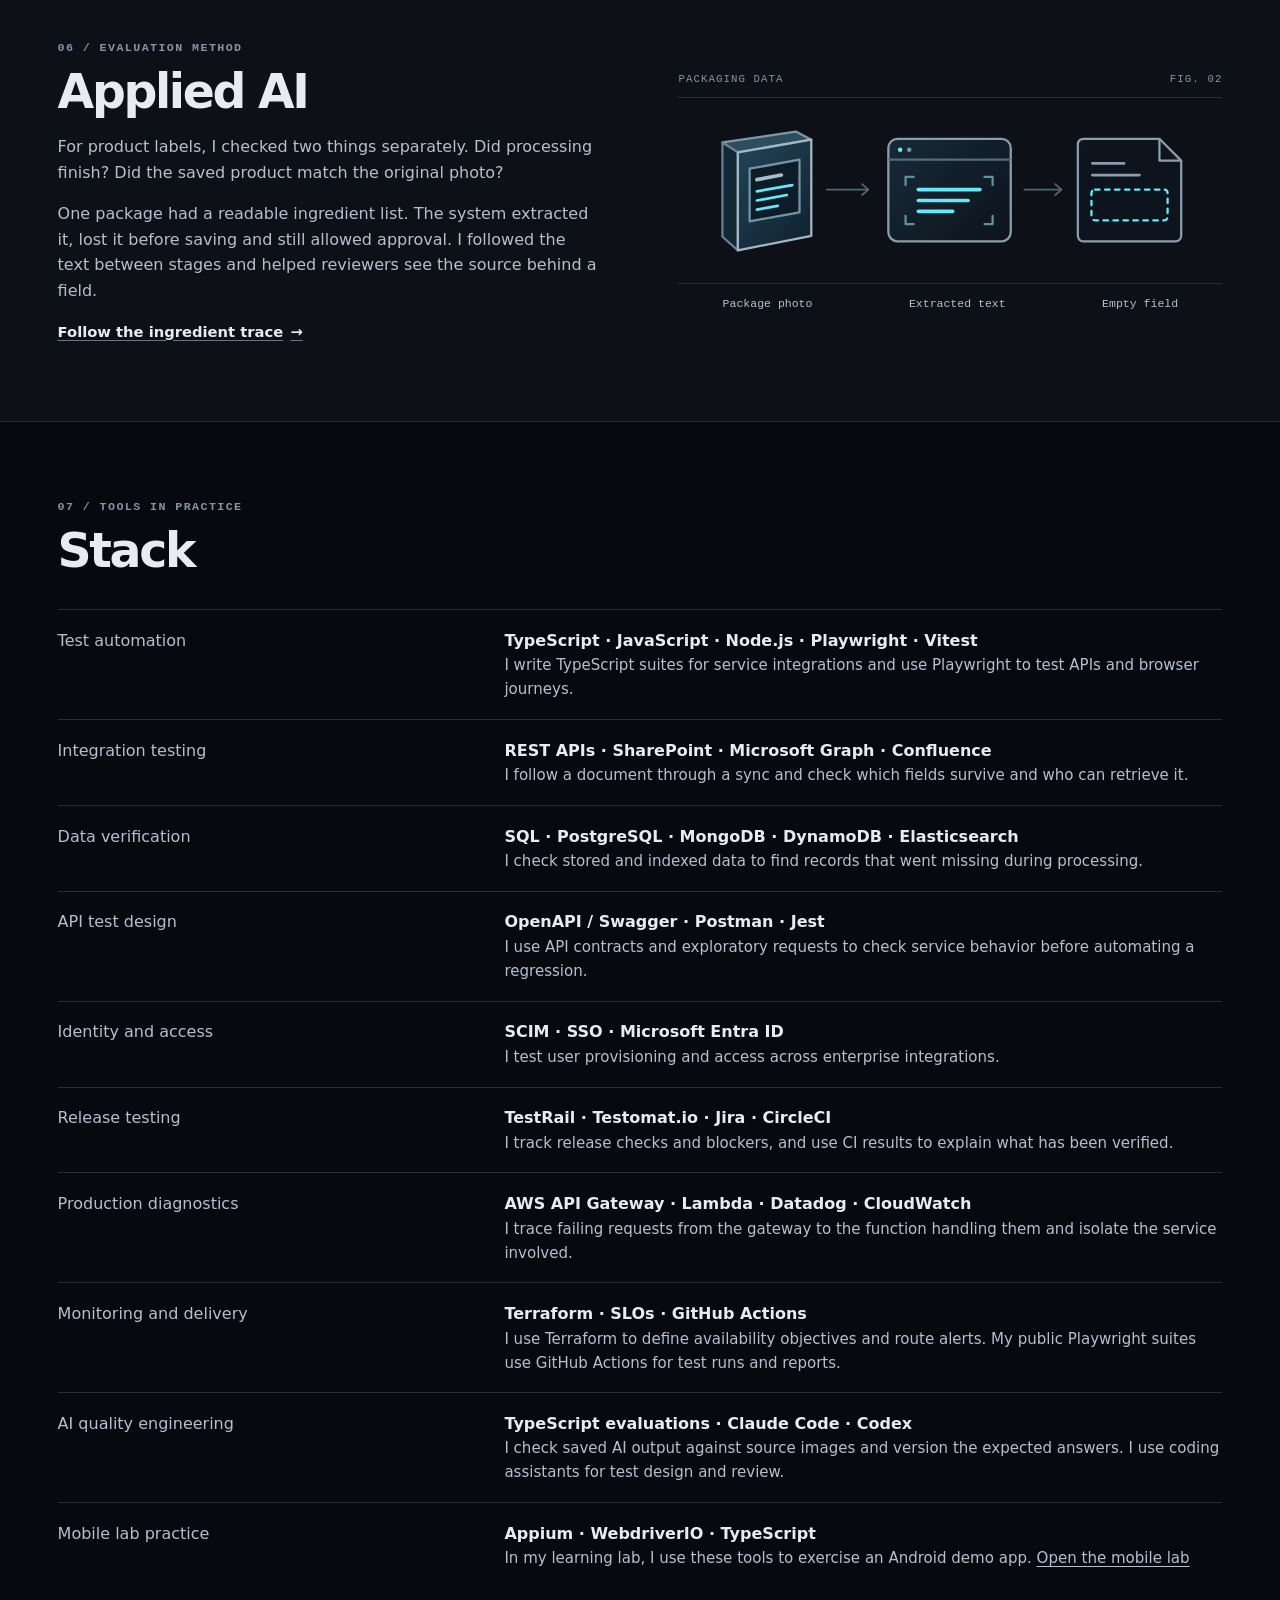
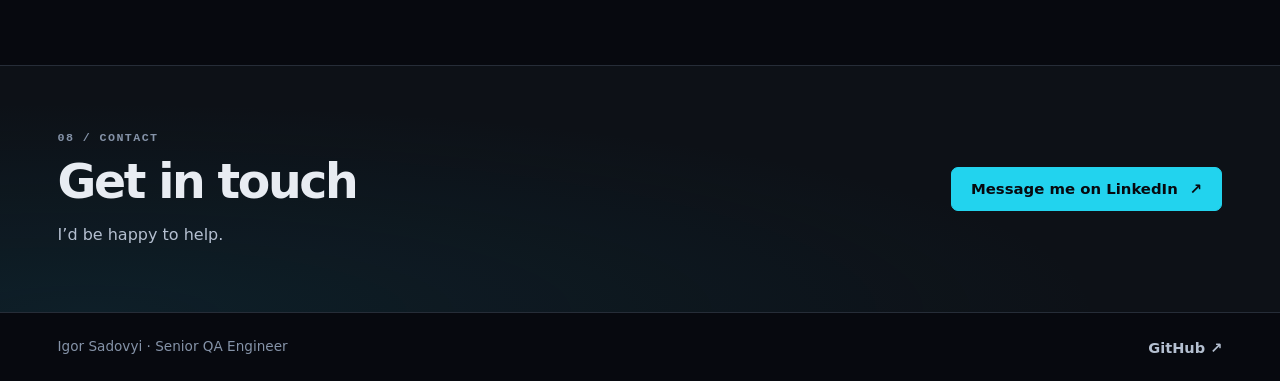
==== commit 97f6f8ce: "Publish the full QA Stack and its verified build" ====
--- a/index.html
+++ b/index.html
@@ -195,7 +195,7 @@
           <h3>Career Starter</h3>
           <p>Career Starter stops an export if the CV has changed since approval. In the browser demo you can save a fictional draft, reload the page and check what survived.</p>
           <div class="actions">
-            <a class="button" href="./career-starter/">Try the demo <span aria-hidden="true">→</span></a>
+            <a class="button" href="./work/career-starter/demo/">Try the demo <span aria-hidden="true">→</span></a>
             <a class="text-link" href="./work/career-starter/">Read the export case <span aria-hidden="true">→</span></a>
             <a class="text-link" href="./evidence/">Playwright test, report and trace <span aria-hidden="true">→</span></a>
           </div>
@@ -239,7 +239,10 @@
       <dl class="stack-list">
         <div><dt>Test automation</dt><dd><strong>TypeScript · JavaScript · Node.js · Playwright · Vitest</strong><p>I write TypeScript suites for service integrations and use Playwright to test APIs and browser journeys.</p></dd></div>
         <div><dt>Integration testing</dt><dd><strong>REST APIs · SharePoint · Microsoft Graph · Confluence</strong><p>I follow a document through a sync and check which fields survive and who can retrieve it.</p></dd></div>
-        <!-- preview:cv-stack -->
+        <div><dt>Data verification</dt><dd><strong>SQL · PostgreSQL · MongoDB · DynamoDB · Elasticsearch</strong><p>I check stored and indexed data to find records that went missing during processing.</p></dd></div>
+        <div><dt>API test design</dt><dd><strong>OpenAPI / Swagger · Postman · Jest</strong><p>I use API contracts and exploratory requests to check service behavior before automating a regression.</p></dd></div>
+        <div><dt>Identity and access</dt><dd><strong>SCIM · SSO · Microsoft Entra ID</strong><p>I test user provisioning and access across enterprise integrations.</p></dd></div>
+        <div><dt>Release testing</dt><dd><strong>TestRail · Testomat.io · Jira · CircleCI</strong><p>I track release checks and blockers, and use CI results to explain what has been verified.</p></dd></div>
         <div><dt>Production diagnostics</dt><dd><strong>AWS API Gateway · Lambda · Datadog · CloudWatch</strong><p>I trace failing requests from the gateway to the function handling them and isolate the service involved.</p></dd></div>
         <div><dt>Monitoring and delivery</dt><dd><strong>Terraform · SLOs · GitHub Actions</strong><p>I use Terraform to define availability objectives and route alerts. My public Playwright suites use GitHub Actions for test runs and reports.</p></dd></div>
         <div><dt>AI quality engineering</dt><dd><strong>TypeScript evaluations · Claude Code · Codex</strong><p>I check saved AI output against source images and version the expected answers. I use coding assistants for test design and review.</p></dd></div>
